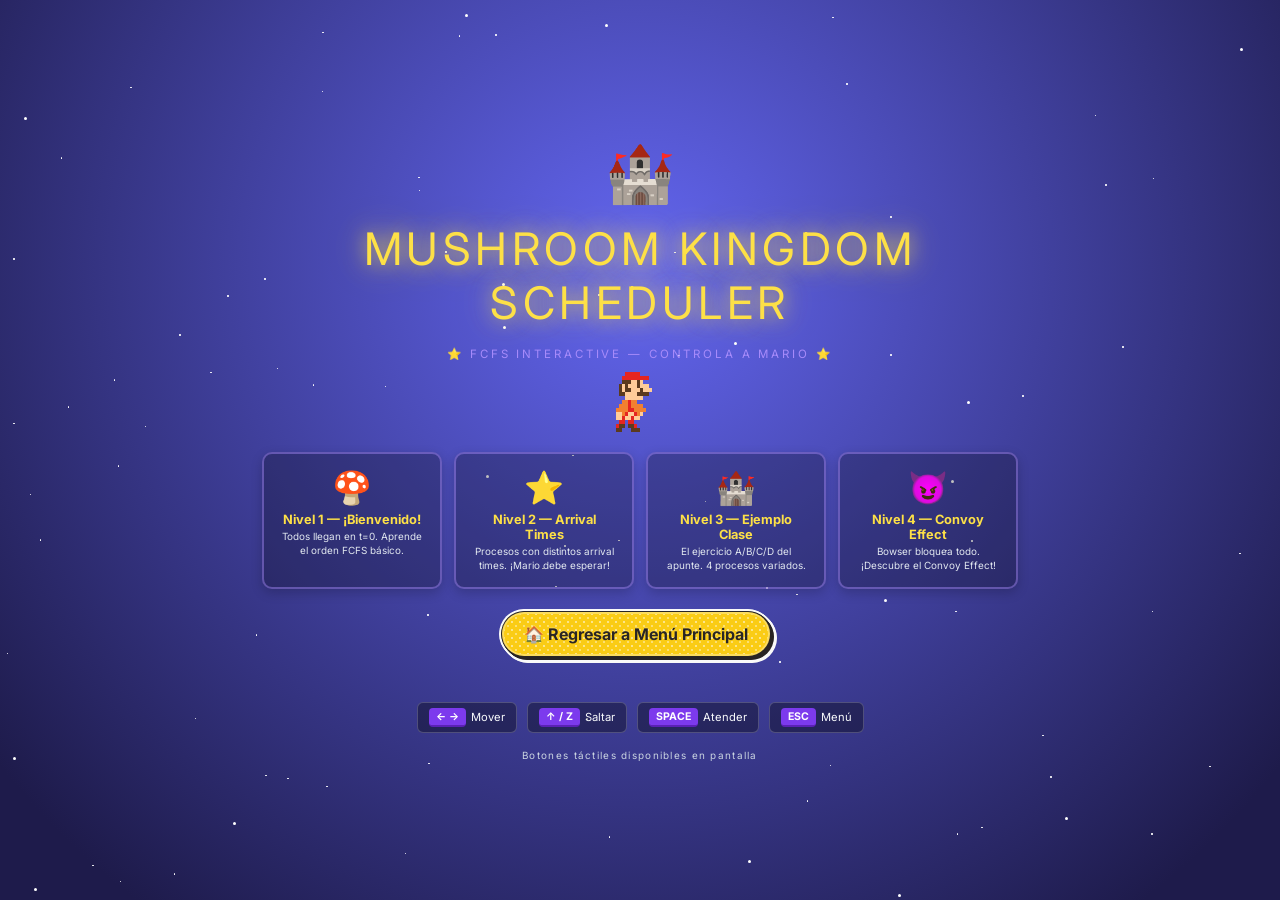
==== web/fcfs_game.html @ 1b20ff91 "feat: integrate Round Robin Mario Simulator, unified aesthetics and UI enhancements" ====
<!DOCTYPE html>
<html lang="es">
<head>
<meta charset="UTF-8"/>
<meta name="viewport" content="width=device-width, initial-scale=1.0"/>
<title>Mario FCFS — Mushroom Kingdom Scheduler</title>
<link rel="preconnect" href="https://fonts.googleapis.com" />
<link rel="preconnect" href="https://fonts.gstatic.com" crossorigin />
<link href="https://fonts.googleapis.com/css2?family=Inter:wght@400;500;600;700;800&family=JetBrains+Mono:wght@400;500;700&display=swap" rel="stylesheet" />
<style>
*,*::before,*::after{box-sizing:border-box;margin:0;padding:0}
html,body{width:100%;height:100%;overflow:hidden;background:#0a0a1a;font-family:'Inter',sans-serif;color:#f0f0f0;user-select:none}

.screen{position:fixed;inset:0;display:flex;flex-direction:column;align-items:center;justify-content:center;transition:opacity .35s}
.screen.hidden{opacity:0;pointer-events:none}

/* ── TITLE ── */
#scTitle{background:radial-gradient(ellipse at 50% 30%,#6366f1 0%,#1e1b4b 90%);gap:0;overflow-y:auto;padding:20px}
.t-stars{position:fixed;inset:0;overflow:hidden;pointer-events:none;z-index:0}
.tstar{position:absolute;border-radius:50%;background:#fff;animation:tw var(--d) var(--dl) ease-in-out infinite alternate}
@keyframes tw{from{opacity:.1}to{opacity:.9}}
.t-content{position:relative;z-index:1;display:flex;flex-direction:column;align-items:center;gap:16px;width:100%;max-width:900px}
.t-castle{font-size:3.5rem;animation:fl 3s ease-in-out infinite alternate}
@keyframes fl{from{transform:translateY(0)}to{transform:translateY(-10px)}}
.t-main{font-size:clamp(1.3rem,5vw,2.8rem);color:#fde047;text-shadow:0 0 20px rgba(253,224,71,.8),0 0 40px rgba(253,224,71,.4);letter-spacing:.1em;text-align:center;line-height:1.2;animation:tp 2s ease-in-out infinite alternate}
@keyframes tp{from{text-shadow:0 0 20px rgba(253,224,71,.8)}to{text-shadow:0 0 35px #fde047,0 0 60px rgba(253,224,71,.5)}}
.t-sub{font-size:.72rem;letter-spacing:.25em;color:#a78bfa;text-transform:uppercase}
.t-levels{display:flex;gap:12px;flex-wrap:wrap;justify-content:center}
.lv-card{background:rgba(0,0,0,.25);border:2px solid rgba(167,139,250,.45);border-radius:10px;padding:14px 16px;cursor:pointer;transition:.22s;width:180px;text-align:center;box-shadow:0 4px 12px rgba(0,0,0,.2)}
.lv-card:hover{border-color:#fde047;box-shadow:0 0 18px rgba(253,224,71,.5);background:rgba(253,224,71,.12);transform:translateY(-3px)}
.lv-emoji{font-size:2rem;display:block;margin-bottom:5px}
.lv-name{font-size:.8rem;font-weight:700;color:#fde047;margin-bottom:3px}
.lv-desc{font-size:.62rem;color:#e2e8f0;line-height:1.4}
.t-keys{display:flex;gap:10px;flex-wrap:wrap;justify-content:center}
.kh{background:rgba(0,0,0,.35);border:1px solid rgba(255,255,255,.2);border-radius:6px;padding:5px 11px;font-size:.7rem;color:#f8fafc;display:flex;align-items:center;gap:5px}
.kb{background:#7c3aed;border-radius:4px;padding:2px 7px;font-size:.66rem;color:#fff;font-weight:700;border-bottom:2px solid #5b21b6}

/* ── GAME ── */
#scGame{background:#1a0a2e;flex-direction:column;padding:0;align-items:stretch}
.hud{display:flex;align-items:center;padding:10px 18px;gap:16px;flex-shrink:0;background:rgba(0,0,0,.75);border-bottom:2px solid #7c3aed;z-index:100;min-height:52px}
.hi{display:flex;align-items:center;gap:6px;font-size:.85rem}
.hl{color:#a78bfa;letter-spacing:.08em;text-transform:uppercase;font-size:.72rem}
.hv{color:#fde047;font-weight:700;font-size:1rem;text-shadow:0 0 8px rgba(253,224,71,.5)}
.h-lvl{margin-left:auto;color:#fde047;font-size:.82rem;letter-spacing:.12em}
.h-lives{font-size:1.2rem;letter-spacing:3px}
.game-wrap{flex:1;width:100%;position:relative;overflow:hidden;display:flex}
#gc{display:block;image-rendering:pixelated}

/* SIDE PANEL */
.sp{position:absolute;right:0;top:0;bottom:0;width:300px;background:rgba(8,8,24,.94);border-left:2px solid #7c3aed;padding:12px 10px;overflow-y:auto;z-index:50;display:flex;flex-direction:column;gap:10px}
.spt{font-size:.68rem;letter-spacing:.18em;color:#a78bfa;text-transform:uppercase;border-bottom:1px solid rgba(124,58,237,.3);padding-bottom:5px;margin-bottom:1px}
.sp-ch{display:flex;align-items:center;gap:7px;padding:7px 9px;border-radius:6px;border:1px solid rgba(124,58,237,.2);background:rgba(124,58,237,.04);font-size:.8rem;transition:.25s}
.sp-ch.active{border-color:#fde047;background:rgba(253,224,71,.07);box-shadow:0 0 8px rgba(253,224,71,.2)}
.sp-ch.done{opacity:.28;filter:grayscale(.8)}
.sp-num{font-size:.65rem;background:#7c3aed;border-radius:99px;padding:2px 6px;color:#fff;font-weight:700;flex-shrink:0}
.sp-em{font-size:1.1rem;flex-shrink:0}
.sp-info{flex:1;min-width:0}
.sp-nm{font-weight:700;color:#f0f0f0;font-size:.8rem;white-space:nowrap;overflow:hidden;text-overflow:ellipsis}
.sp-bt{color:#8080a0;font-size:.72rem}
.sp-gseg{display:flex;align-items:center;padding:4px 6px;border-radius:4px;font-size:.74rem;font-weight:700;animation:sgi .3s ease both;margin-bottom:2px}
@keyframes sgi{from{transform:translateX(8px);opacity:0}to{opacity:1}}
.sp-gt{margin-left:auto;font-size:.66rem;opacity:.6;font-family:monospace}
.sp-row{display:flex;justify-content:space-between;font-size:.75rem;padding:3px 0;border-bottom:1px solid rgba(255,255,255,.04)}
.sp-row .k{color:#9090b0}.sp-row .v{color:#fde047;font-weight:700;font-family:monospace}

/* TOAST */
#toast{position:absolute;top:50%;left:50%;transform:translate(-50%,-50%);background:rgba(8,8,24,.98);border:4px solid #fde047;border-radius:16px;padding:24px 36px;text-align:center;z-index:200;pointer-events:none;opacity:0;transition:opacity .35s;max-width:550px;min-width:300px;box-shadow:0 0 50px rgba(253,224,71,.25)}
#toast.show{opacity:1}
#toast .ti{font-size:3.5rem;display:block;margin-bottom:8px}
#toast .tm{font-size:1.35rem;color:#7c3aed;font-weight:800;margin-bottom:6px}
.ts{font-size:.95rem;color:#b8b8d0;line-height:1.55}

/* MOBILE BTNs */
.mc{display:none;position:absolute;bottom:10px;left:0;right:0;justify-content:space-between;padding:0 14px;z-index:150;pointer-events:none}
.mc-g{display:flex;gap:8px;pointer-events:all}
.mb{width:52px;height:52px;border-radius:50%;background:rgba(124,58,237,.55);border:2px solid rgba(167,139,250,.65);font-size:1.2rem;display:flex;align-items:center;justify-content:center;cursor:pointer;-webkit-tap-highlight-color:transparent;touch-action:manipulation;active:opacity:.7}
@media(max-width:640px){.mc{display:flex}.sp{width:170px}}
@media(pointer:coarse){.mc{display:flex}}

/* ── RESULTS ── */
#scResults{background:radial-gradient(ellipse at 50% 0%,#1a0a3d,#0a0a1a 70%);overflow-y:auto;padding:28px 18px;gap:18px}
.rh{text-align:center}
.rtro{font-size:3.5rem;animation:rts 1s ease-out}
@keyframes rts{from{transform:rotateY(0)}to{transform:rotateY(360deg)}}
.rtitle{font-size:clamp(1.8rem,5vw,2.8rem);color:#fde047;text-shadow:0 0 20px rgba(253,224,71,.6);margin:8px 0 6px}
.rsub{font-size:1.1rem;color:#a78bfa;letter-spacing:.2em;text-transform:uppercase}
.rsb{background:rgba(124,58,237,.1);border:2px solid rgba(124,58,237,.35);border-radius:12px;padding:20px 28px;display:flex;gap:32px;justify-content:center;flex-wrap:wrap}
.rsi .rv{font-size:2.8rem;font-weight:700;color:#fde047;text-shadow:0 0 16px rgba(253,224,71,.5);font-family:monospace}
.rsi .rl{font-size:1rem;color:#a78bfa;letter-spacing:.13em;text-transform:uppercase;margin-top:4px}
.rg-wrap{width:100%;max-width:850px;overflow-x:auto}
.rg-bar{display:flex;height:65px}
.rg-seg{display:flex;align-items:center;justify-content:center;font-size:1.2rem;font-weight:700;overflow:hidden;flex-shrink:0;border-left:2px solid rgba(255,255,255,.2);animation:rs .4s ease both}
@keyframes rs{from{clip-path:inset(0 100% 0 0)}to{clip-path:inset(0 0 0 0)}}
.rg-ticks{position:relative;height:24px;margin-top:5px}
.rg-tick{position:absolute;transform:translateX(-50%);font-size:.85rem;color:#999;white-space:nowrap}
.rg-tick::before{content:'';display:block;width:2px;height:6px;background:#666;margin:0 auto 3px}
.rtbl{width:100%;max-width:850px;border-collapse:collapse;font-size:1.05rem;margin-bottom:20px}
.rtbl th{padding:12px 14px;color:#a78bfa;font-size:.85rem;letter-spacing:.13em;border-bottom:2px solid rgba(124,58,237,.3);text-align:center;text-transform:uppercase}
.rtbl td{padding:12px 14px;text-align:center;border-bottom:1px solid rgba(255,255,255,.05)}
.r-refl{width:100%;max-width:850px;background:rgba(16,185,129,.06);border:1px solid rgba(16,185,129,.28);border-radius:12px;padding:20px 24px;font-size:1rem;color:#b0b0d0;line-height:1.6}
.r-refl-t{color:#10b981;font-weight:700;font-size:1.2rem;margin-bottom:10px;display:flex;gap:7px;align-items:center}
.r-convoy{background:rgba(239,68,68,.07);border:1px solid rgba(239,68,68,.28);border-radius:7px;padding:12px 16px;margin-top:12px;font-size:.95rem;color:#fca5a5}
.r-btns{display:flex;gap:10px;flex-wrap:wrap;justify-content:center}
.rb{padding:10px 22px;border-radius:8px;font-family:inherit;font-size:.78rem;letter-spacing:.08em;cursor:pointer;border:2px solid;font-weight:700;transition:.2s;text-transform:uppercase}
.rb-p{background:#7c3aed;border-color:#7c3aed;color:#fff}
.rb-p:hover{background:#6d28d9;box-shadow:0 0 14px rgba(124,58,237,.5)}
.rb-g{background:transparent;border-color:rgba(167,139,250,.38);color:#a78bfa}
.rb-g:hover{border-color:#a78bfa;background:rgba(167,139,250,.09)}
.page-overlay-loader { position: fixed; inset: 0; background: #020210; z-index: 99999; display: flex; flex-direction: column; align-items: center; justify-content: center; transition: opacity 0.6s ease; }
.page-overlay-loader.hidden { opacity: 0; pointer-events: none; }
.loader { width: fit-content; font-size: 17px; font-family: monospace; line-height: 1.4; font-weight: bold; padding: 30px 2px 50px; background: linear-gradient(#fff 0 0) 0 0/100% 100% content-box padding-box no-repeat; position: relative; overflow: hidden; animation: l10-0 2s infinite cubic-bezier(1, 175, 0.5, 175); }
.loader::before { content: "Loading"; display: inline-block; animation: l10-2 2s infinite; color: #fff; }
.loader::after { content: ""; position: absolute; width: 34px; height: 28px; top: 110%; left: calc(50% - 16px); background: linear-gradient(90deg, #0000 12px, #f92033 0 22px, #0000 0 26px, #fdc98d 0 32px, #0000) bottom 26px left 50%, linear-gradient(90deg, #0000 10px, #f92033 0 28px, #fdc98d 0 32px, #0000 0) bottom 24px left 50%, linear-gradient(90deg, #0000 10px, #643700 0 16px, #fdc98d 0 20px, #000 0 22px, #fdc98d 0 24px, #000 0 26px, #f92033 0 32px, #0000 0) bottom 22px left 50%, linear-gradient(90deg, #0000 8px, #643700 0 10px, #fdc98d 0 12px, #643700 0 14px, #fdc98d 0 20px, #000 0 22px, #fdc98d 0 28px, #f92033 0 32px, #0000 0) bottom 20px left 50%, linear-gradient(90deg, #0000 8px, #643700 0 10px, #fdc98d 0 12px, #643700 0 16px, #fdc98d 0 22px, #000 0 24px, #fdc98d 0 30px, #f92033 0 32px, #0000 0) bottom 18px left 50%, linear-gradient(90deg, #0000 8px, #643700 0 12px, #fdc98d 0 20px, #000 0 28px, #f92033 0 30px, #0000 0) bottom 16px left 50%, linear-gradient(90deg, #0000 12px, #fdc98d 0 26px, #f92033 0 30px, #0000 0) bottom 14px left 50%, linear-gradient(90deg, #fdc98d 6px, #f92033 0 14px, #222a87 0 16px, #f92033 0 22px, #222a87 0 24px, #f92033 0 28px, #0000 0 32px, #643700 0) bottom 12px left 50%, linear-gradient(90deg, #fdc98d 6px, #f92033 0 16px, #222a87 0 18px, #f92033 0 24px, #f92033 0 26px, #0000 0 30px, #643700 0) bottom 10px left 50%, linear-gradient(90deg, #0000 10px, #f92033 0 16px, #222a87 0 24px, #feee49 0 26px, #222a87 0 30px, #643700 0) bottom 8px left 50%, linear-gradient(90deg, #0000 12px, #222a87 0 18px, #feee49 0 20px, #222a87 0 30px, #643700 0) bottom 6px left 50%, linear-gradient(90deg, #0000 8px, #643700 0 12px, #222a87 0 30px, #643700 0) bottom 4px left 50%, linear-gradient(90deg, #0000 6px, #643700 0 14px, #222a87 0 26px, #0000 0) bottom 2px left 50%, linear-gradient(90deg, #0000 6px, #643700 0 10px, #0000 0) bottom 0px left 50%; background-size: 34px 2px; background-repeat: no-repeat; animation: inherit; animation-name: l10-1; }
@keyframes l10-0 { 0%, 30% { background-position: 0 0px; } 50%, 100% { background-position: 0 -0.1px; } }
@keyframes l10-1 { 50%, 100% { top: 109.5%; } }
@keyframes l10-2 { 0%, 30% { transform: translateY(0); } 80%, 100% { transform: translateY(-260%); } }
.button {
  --stone-50: #fafaf9;
  --stone-800: #292524;
  --yellow-400: #facc15;
  font-size: 1rem;
  cursor: pointer;
  position: relative;
  font-family: inherit;
  font-weight: bold;
  line-height: 1;
  padding: 1px;
  transform: translate(-4px, -4px);
  outline: 2px solid transparent;
  outline-offset: 5px;
  border-radius: 9999px;
  background-color: var(--stone-800);
  color: var(--stone-800);
  transition: transform 150ms ease, box-shadow 150ms ease;
  text-align: center;
  box-shadow: 0.5px 0.5px 0 0 var(--stone-800), 1px 1px 0 0 var(--stone-800), 1.5px 1.5px 0 0 var(--stone-800), 2px 2px 0 0 var(--stone-800), 2.5px 2.5px 0 0 var(--stone-800), 3px 3px 0 0 var(--stone-800), 0 0 0 2px var(--stone-50), 0.5px 0.5px 0 2px var(--stone-50), 1px 1px 0 2px var(--stone-50), 1.5px 1.5px 0 2px var(--stone-50), 2px 2px 0 2px var(--stone-50), 2.5px 2.5px 0 2px var(--stone-50), 3px 3px 0 2px var(--stone-50), 3.5px 3.5px 0 2px var(--stone-50), 4px 4px 0 2px var(--stone-50);
}
.button:hover { transform: translate(0, 0); box-shadow: 0 0 0 2px var(--stone-50); }
.button:active, .button:focus-visible { outline-color: var(--yellow-400); }
.button:focus-visible { outline-style: dashed; }
.button > div {
  position: relative; pointer-events: none; background-color: var(--yellow-400); border: 2px solid rgba(255, 255, 255, 0.3); border-radius: 9999px;
}
.button > div::before {
  content: ""; position: absolute; inset: 0; border-radius: 9999px; opacity: 0.5;
  background-image: radial-gradient(rgb(255 255 255 / 80%) 20%, transparent 20%), radial-gradient(rgb(255 255 255 / 100%) 20%, transparent 20%);
  background-position: 0 0, 4px 4px; background-size: 8px 8px; mix-blend-mode: hard-light; animation: btn-dots 0.5s infinite linear;
}
.button > div > span {
  position: relative; display: flex; align-items: center; justify-content: center; padding: 0.75rem 1.25rem; gap: 0.25rem;
  filter: drop-shadow(0 -1px 0 rgba(255, 255, 255, 0.25));
}
.button > div > span:active { transform: translateY(2px); }
@keyframes btn-dots { 0% { background-position: 0 0, 4px 4px; } 100% { background-position: 8px 0, 12px 4px; } }
</style>
</head>
<body>
<!-- Page Loader -->
<div id="page-loader" class="page-overlay-loader">
  <div class="loader"></div>
</div>
<script>
  window.addEventListener('load', () => { setTimeout(() => { const l=document.getElementById('page-loader'); if(l) l.classList.add('hidden'); }, 500); });
</script>

<!-- ══ TITLE ══ -->
<div class="screen" id="scTitle">
  <div class="t-stars" id="tStars"></div>
  <div class="t-content">
    <div class="t-castle">🏰</div>
    <div class="t-main">MUSHROOM KINGDOM<br>SCHEDULER</div>
    <div class="t-sub">⭐ FCFS Interactive — Controla a Mario ⭐</div>
    <canvas id="tMarioMenu" width="48" height="64" style="margin-top:-5px"></canvas>
    <div class="t-levels" id="tLevels"></div>
    <a href="index.html" class="button" style="text-decoration: none; margin: 10px auto 25px auto; display: block; width: fit-content; max-width: 90%;">
      <div><span>🏠 Regresar a Menú Principal</span></div>
    </a>
    <div class="t-keys">
      <div class="kh"><span class="kb">← →</span> Mover</div>
      <div class="kh"><span class="kb">↑ / Z</span> Saltar</div>
      <div class="kh"><span class="kb">SPACE</span> Atender</div>
      <div class="kh"><span class="kb">ESC</span> Menú</div>
    </div>
    <div style="font-size:.62rem;color:#cbd5e1;letter-spacing:.13em">Botones táctiles disponibles en pantalla</div>
  </div>
</div>

<!-- ══ GAME ══ -->
<div class="screen hidden" id="scGame">
  <div class="hud">
    <div class="hi"><span class="h-lives" id="hLives">❤️❤️❤️</span></div>
    <div class="hi"><span class="hl">Score</span><span class="hv" id="hScore">0</span></div>
    <div class="hi"><span class="hl">CPU t</span><span class="hv" id="hClock">0</span></div>
    <div class="hi"><span class="hl">Siguiente</span><span class="hv" id="hNext">—</span></div>
    <div class="h-lvl" id="hLvl">NIVEL 1</div>
  </div>
  <div class="game-wrap" id="gWrap">
    <canvas id="gc"></canvas>
    <div class="sp" id="sp">
      <div class="spt">📋 Cola FCFS</div>
      <div id="spQ"></div>
      <div class="spt" style="margin-top:4px">📊 Gantt</div>
      <div id="spG"></div>
      <div class="spt" style="margin-top:4px">⏱ Métricas</div>
      <div id="spM"></div>
    </div>
    <div id="toast"><span class="ti" id="tIcon">⭐</span><div class="tm" id="tMsg">—</div><div class="ts" id="tSub">—</div></div>
    <div class="mc" id="mc">
      <div class="mc-g"><div class="mb" id="mcL">◀</div><div class="mb" id="mcR">▶</div></div>
      <div class="mc-g"><div class="mb" id="mcJ">↑</div><div class="mb" id="mcA">✋</div></div>
    </div>
  </div>
</div>

<!-- ══ RESULTS ══ -->
<div class="screen hidden" id="scResults">
  <div class="rh"><div class="rtro" id="rTro">🏆</div><div class="rtitle" id="rTitle">¡Completado!</div><div class="rsub" id="rSub">—</div></div>
  <div class="rsb" id="rSB"></div>
  <div class="rg-wrap">
    <div style="font-size:.58rem;letter-spacing:.18em;color:#a78bfa;margin-bottom:5px">DIAGRAMA DE GANTT</div>
    <div class="rg-bar" id="rGBar"></div>
    <div class="rg-ticks" id="rGTicks"></div>
  </div>
  <table class="rtbl"><thead><tr><th>Personaje</th><th>AT</th><th>BT</th><th>Start</th><th>CT</th><th>TAT</th><th>WT</th></tr></thead>
    <tbody id="rTB"></tbody><tfoot id="rTF"></tfoot></table>
  <div class="r-refl" id="rRefl"></div>
  <div class="r-btns">
    <button class="rb rb-p" id="bNxt">Siguiente Nivel ▶</button>
    <button class="rb rb-g" id="bRep">↺ Repetir</button>
    <button class="rb rb-g" id="bMenu">🏠 Menú</button>
  </div>
</div>

<script>
'use strict';

const _ = null;
const R = '#e52521';
const S = '#ffcc99';
const B = '#5b3a1e';
const O = '#f28030';
const WH = '#ffffff';

const MARIO_FRAMES = {
  idle:[
    [_,_,_,R,R,R,R,R,_,_,_,_,_,_,_,_],
    [_,_,R,R,R,R,R,R,R,R,R,_,_,_,_,_],
    [_,_,B,B,B,S,S,B,S,_,_,_,_,_,_,_],
    [_,B,S,B,S,S,S,B,S,S,S,_,_,_,_,_],
    [_,B,S,B,B,S,S,S,B,S,S,S,_,_,_,_],
    [_,B,B,S,S,S,S,B,B,B,B,_,_,_,_,_],
    [_,_,_,S,S,S,S,S,S,S,_,_,_,_,_,_],
    [_,_,O,O,R,O,O,O,_,_,_,_,_,_,_,_],
    [_,O,O,O,R,O,O,O,O,O,_,_,_,_,_,_],
    [O,O,O,O,R,R,O,O,O,O,O,_,_,_,_,_],
    [S,S,O,R,S,S,R,O,S,S,_,_,_,_,_,_],
    [S,S,S,R,S,S,R,S,S,S,_,_,_,_,_,_],
    [_,_,R,R,_,_,R,R,_,_,_,_,_,_,_,_],
    [_,B,B,B,_,_,B,B,B,_,_,_,_,_,_,_],
    [B,B,B,_,_,_,_,B,B,B,_,_,_,_,_,_],
    [_,_,_,_,_,_,_,_,_,_,_,_,_,_,_,_],
  ],
  run1:[
    [_,_,_,R,R,R,R,R,_,_,_,_,_,_,_,_],
    [_,_,R,R,R,R,R,R,R,R,R,_,_,_,_,_],
    [_,_,B,B,B,S,S,B,S,_,_,_,_,_,_,_],
    [_,B,S,B,S,S,S,B,S,S,S,_,_,_,_,_],
    [_,B,S,B,B,S,S,S,B,S,S,S,_,_,_,_],
    [_,B,B,S,S,S,S,B,B,B,B,_,_,_,_,_],
    [_,_,_,S,S,S,S,S,S,_,_,_,_,_,_,_],
    [_,_,O,O,R,O,O,_,_,_,_,_,_,_,_,_],
    [_,O,O,O,R,O,O,O,O,_,_,_,_,_,_,_],
    [O,O,O,O,R,R,O,O,O,O,_,_,_,_,_,_],
    [S,S,O,R,S,S,R,O,S,_,_,_,_,_,_,_],
    [S,S,R,S,S,R,S,S,_,_,_,_,_,_,_,_],
    [_,R,R,_,R,R,_,_,_,_,_,_,_,_,_,_],
    [R,B,B,_,B,B,R,_,_,_,_,_,_,_,_,_],
    [B,B,_,_,_,B,B,B,_,_,_,_,_,_,_,_],
    [_,_,_,_,_,_,_,_,_,_,_,_,_,_,_,_],
  ],
  run2:[
    [_,_,_,R,R,R,R,R,_,_,_,_,_,_,_,_],
    [_,_,R,R,R,R,R,R,R,R,R,_,_,_,_,_],
    [_,_,B,B,B,S,S,B,S,_,_,_,_,_,_,_],
    [_,B,S,B,S,S,S,B,S,S,S,_,_,_,_,_],
    [_,B,S,B,B,S,S,S,B,S,S,S,_,_,_,_],
    [_,B,B,S,S,S,S,B,B,B,B,_,_,_,_,_],
    [_,_,_,S,S,S,S,S,S,_,_,_,_,_,_,_],
    [_,_,O,O,R,O,O,O,_,_,_,_,_,_,_,_],
    [O,O,O,O,R,O,O,O,O,_,_,_,_,_,_],
    [O,O,O,R,R,O,O,O,O,O,_,_,_,_,_,_],
    [S,O,R,S,S,R,O,O,S,_,_,_,_,_,_,_],
    [S,R,S,S,R,S,S,_,_,_,_,_,_,_,_,_],
    [R,R,_,R,R,_,_,_,_,_,_,_,_,_,_,_],
    [B,B,_,B,B,R,_,_,_,_,_,_,_,_,_,_],
    [_,_,_,B,B,B,B,_,_,_,_,_,_,_,_,_],
    [_,_,_,_,_,_,_,_,_,_,_,_,_,_,_,_],
  ],
  jump:[
    [_,_,_,R,R,R,R,R,_,_,_,_,_,_,_,_],
    [_,_,R,R,R,R,R,R,R,R,R,_,_,_,_,_],
    [_,_,B,B,B,S,S,B,S,_,_,_,_,_,_,_],
    [_,B,S,B,S,S,S,B,S,S,S,_,_,_,_,_],
    [_,B,S,B,B,S,S,S,B,S,S,S,_,_,_,_],
    [_,B,B,S,S,S,S,B,B,B,B,_,_,_,_,_],
    [_,_,_,S,S,S,S,S,S,_,_,_,_,_,_,_],
    [O,O,O,R,O,O,O,O,_,_,_,_,_,_,_,_],
    [O,O,O,O,R,O,O,O,O,O,O,_,_,_,_,_],
    [O,O,O,R,R,O,O,O,O,O,_,_,_,_,_,_],
    [S,S,R,S,S,R,O,S,S,_,_,_,_,_,_,_],
    [_,R,S,S,R,_,S,S,_,_,_,_,_,_,_,_],
    [_,R,R,R,R,_,_,_,_,_,_,_,_,_,_,_],
    [B,B,B,B,_,_,_,_,_,_,_,_,_,_,_,_],
    [_,_,_,_,_,_,_,_,_,_,_,_,_,_,_,_],
    [_,_,_,_,_,_,_,_,_,_,_,_,_,_,_,_],
  ]
};

const MARIO_CACHE=new Map();
function getMarioSpr(f){
  if(MARIO_CACHE.has(f))return MARIO_CACHE.get(f);
  const c=document.createElement('canvas');c.width=16;c.height=16;
  const cx=c.getContext('2d');
  const o=MARIO_FRAMES[f]||MARIO_FRAMES.idle;
  for(let y=0;y<16;y++)for(let x=0;x<16;x++)if(o[y][x]!==null){cx.fillStyle=o[y][x];cx.fillRect(x,y,1,1);}
  MARIO_CACHE.set(f,c);return c;
}

/* ═══ LEVELS ═══════════════════════════════════════════════ */
const LEVELS=[
  {id:0,name:'Nivel 1 — ¡Bienvenido!',emoji:'🍄',desc:'Todos llegan en t=0. Aprende el orden FCFS básico.',
   chars:[{name:'Toad',emoji:'🍄',color:'#10b981',at:0,bt:3},{name:'Yoshi',emoji:'🦎',color:'#3b82f6',at:0,bt:2},{name:'Koopa',emoji:'🐢',color:'#f59e0b',at:0,bt:4}]},
  {id:1,name:'Nivel 2 — Arrival Times',emoji:'⭐',desc:'Procesos con distintos arrival times. ¡Mario debe esperar!',
   chars:[{name:'P1',emoji:'🌸',color:'#a78bfa',at:0,bt:5},{name:'P2',emoji:'🐾',color:'#10b981',at:2,bt:4},{name:'P3',emoji:'⭐',color:'#fde047',at:4,bt:2}]},
  {id:2,name:'Nivel 3 — Ejemplo Clase',emoji:'🏰',desc:'El ejercicio A/B/C/D del apunte. 4 procesos variados.',
   chars:[{name:'A',emoji:'🌺',color:'#f43f5e',at:0,bt:3},{name:'B',emoji:'🦊',color:'#f59e0b',at:0,bt:2},{name:'C',emoji:'🦔',color:'#3b82f6',at:1,bt:4},{name:'D',emoji:'🌻',color:'#10b981',at:3,bt:2}]},
  {id:3,name:'Nivel 4 — Convoy Effect',emoji:'😈',desc:'Bowser bloquea todo. ¡Descubre el Convoy Effect!',
   chars:[{name:'Bowser',emoji:'🐊',color:'#ef4444',at:0,bt:7},{name:'Koopa',emoji:'🐢',color:'#f59e0b',at:1,bt:1},{name:'Goomba',emoji:'🍄',color:'#10b981',at:2,bt:1},{name:'Star',emoji:'⭐',color:'#fde047',at:3,bt:1}]}
];

const TILE=52, GU=42;

/* ═══ TITLE ════════════════════════════════════════════════ */
(function(){
  const s=document.getElementById('tStars');
  for(let i=0;i<90;i++){
    const d=document.createElement('div');d.className='tstar';
    const sz=Math.random()<.15?3:1.5;
    d.style.cssText=`left:${Math.random()*100}%;top:${Math.random()*100}%;width:${sz}px;height:${sz}px;--d:${(2+Math.random()*4).toFixed(1)}s;--dl:${(Math.random()*5).toFixed(1)}s`;
    s.appendChild(d);
  }
  const w=document.getElementById('tLevels');
  LEVELS.forEach((lv,i)=>{
    const c=document.createElement('div');c.className='lv-card';
    c.innerHTML=`<span class="lv-emoji">${lv.emoji}</span><div class="lv-name">${lv.name}</div><div class="lv-desc">${lv.desc}</div>`;
    c.addEventListener('click',()=>startLevel(i));w.appendChild(c);
  });
  const tm=document.getElementById('tMarioMenu');
  if(tm){
    const cx=tm.getContext('2d');
    cx.imageSmoothingEnabled=false;
    let tk=0;
    setInterval(()=>{
      tk++;
      cx.clearRect(0,0,48,64);
      cx.save();
      if(Math.floor(tk/4)%2!==0){cx.translate(48,0);cx.scale(-1,1);}
      const spr=getMarioSpr(tk%2===0?'run1':'run2');
      cx.drawImage(spr,0,0,48,64);
      cx.restore();
    },140);
  }
})();

/* ═══ ENGINE ════════════════════════════════════════════════ */
const canvas=document.getElementById('gc'),ctx=canvas.getContext('2d');
const gWrap=document.getElementById('gWrap');
let W,H,SP_W=300;

function resize(){
  SP_W=window.innerWidth<=640?170:300;
  W=gWrap.clientWidth-SP_W;H=gWrap.clientHeight;
  canvas.width=W;canvas.height=H;
}

/* STATE */
let G={running:false};
const keys={};

/* INPUT */
document.addEventListener('keydown',e=>{
  keys[e.code]=true;
  if(e.code==='Space'){e.preventDefault();doAction();}
  if(e.code==='KeyZ')  keys['ArrowUp']=true;
  if(e.code==='Escape')goMenu();
});
document.addEventListener('keyup',e=>{
  keys[e.code]=false;
  if(e.code==='KeyZ')keys['ArrowUp']=false;
});
['mcL','mcR','mcJ','mcA'].forEach(id=>{
  const el=document.getElementById(id);
  const cm={mcL:'ArrowLeft',mcR:'ArrowRight',mcJ:'ArrowUp',mcA:'Space'};
  el.addEventListener('pointerdown',e=>{e.preventDefault();if(id==='mcA')doAction();else keys[cm[id]]=true;});
  el.addEventListener('pointerup', ()=>keys[cm[id]]=false);
  el.addEventListener('pointerleave',()=>keys[cm[id]]=false);
});

/* FCFS */
function fcfs(chars){
  const s=[...chars].sort((a,b)=>a.at-b.at);
  let t=0,r=[];
  s.forEach((c,i)=>{const st=Math.max(t,c.at),e=st+c.bt;r.push({...c,order:i,s:st,e,tat:e-c.at,wt:e-c.at-c.bt});t=e;});
  return r;
}

/* BUILD WORLD */
function buildWorld(li){
  const lv=LEVELS[li];
  const sched=fcfs(lv.chars);
  const n=sched.length;
  const worldW=Math.max(W*2.2, n*TILE*6+250);
  const gy=Math.round(H*0.7);

  const chars=sched.map((p,i)=>{
    const x=180+i*(worldW-260)/Math.max(n-1,1);
    return{...p,x,y:gy-TILE,w:TILE,h:TILE,served:false,serving:false,bob:Math.random()*Math.PI*2,idx:i};
  });

  const mario={x:60,y:gy-TILE,w:TILE*.85,h:TILE,vx:0,vy:0,onGround:true,facing:1,frame:0,ft:0,st:'idle',it:0,wt2:0};
  return{sched,chars,mario,worldW,gy};
}

/* START LEVEL */
function startLevel(li){
  resize();
  const{sched,chars,mario,worldW,gy}=buildWorld(li);
  G={
    li,score:0,lives:3,clock:0,sched,doneIdx:-1,
    chars,mario,worldW,gy,camX:0,
    particles:[],shake:0,toastT:0,wrongF:0,
    idleT:0,running:true
  };
  showSc('scGame');
  hideTst();
  document.getElementById('hLvl').textContent=LEVELS[li].name;
  updateHUD();updateSP();
  lastT=0;requestAnimationFrame(loop);
}

/* LOOP */
let lastT=0;
function loop(ts){
  if(!G.running)return;
  const dt=Math.min((ts-lastT)/1000,.05);lastT=ts;
  update(dt);draw();
  requestAnimationFrame(loop);
}

/* UPDATE */
function update(dt){
  const{mario,chars,gy,worldW}=G;
  if(G.shake>0)G.shake-=dt;
  if(G.toastT>0){G.toastT-=dt;if(G.toastT<=0)hideTst();}
  if(G.wrongF>0)G.wrongF-=dt;
  G.idleT+=dt;

  if(mario.st==='interact'){
    mario.it-=dt;
    if(mario.it<=0){
      mario.st='idle';
      const c = G.chars[G.doneIdx+1];
      spawn(c.x+c.w/2,c.y,'#fde047',14);
      showTst('✅',`${c.emoji} ${c.name} atendido!`,`Fin: ${c.e} | Tiempo en Sistema: ${c.tat} | Tiempo de Espera: ${c.wt}`, 4.5);
      finishServing();
    }
    return;
  }
  if(mario.st==='wait'){mario.wt2-=dt;if(mario.wt2<=0)mario.st='idle';}

  const spd=210,jmp=-540;
  mario.vx=0;
  if(keys['ArrowLeft']){mario.vx=-spd;mario.facing=-1;}
  if(keys['ArrowRight']){mario.vx=spd;mario.facing=1;}
  if(keys['ArrowUp']&&mario.onGround){mario.vy=jmp;mario.onGround=false;mario.st='jump';}

  mario.vy+=1450*dt;
  mario.x+=mario.vx*dt;
  mario.y+=mario.vy*dt;

  if(mario.y>=gy-mario.h){mario.y=gy-mario.h;mario.vy=0;mario.onGround=true;if(mario.st==='jump')mario.st='idle';}
  mario.x=Math.max(0,Math.min(mario.x,worldW-mario.w));

  mario.ft+=dt;
  if(mario.ft>0.13){mario.ft=0;mario.frame=(mario.frame+1)%4;}
  if(mario.vx!==0&&mario.onGround)mario.st='run';
  else if(mario.onGround&&mario.st!=='wait')mario.st='idle';

  G.camX=Math.max(0,Math.min(mario.x-W*.35,worldW-W));

  chars.forEach(c=>c.bob+=dt*2);
  G.particles.forEach(p=>{p.x+=p.vx*dt;p.y+=p.vy*dt;p.vy+=420*dt;p.life-=dt;});
  G.particles=G.particles.filter(p=>p.life>0);
}

/* ACTION */
function doAction(){
  if(!G.running||G.mario.st==='interact')return;
  const mario=G.mario,ni=G.doneIdx+1;
  if(ni>=G.chars.length)return;
  const REACH=TILE*2.8;
  let closest=null,cd=Infinity;
  G.chars.forEach(c=>{
    if(c.served)return;
    const d=Math.abs((mario.x+mario.w/2)-(c.x+c.w/2));
    if(d<cd){cd=d;closest=c;}
  });
  if(!closest||cd>REACH){showTst('💨','¡Acércate más!','Camina hasta el personaje y presiona SPACE.');return;}
  if(closest.idx!==ni){
    G.wrongF=.55;G.shake=.4;G.lives=Math.max(0,G.lives-1);updateHUD();
    const right=G.chars[ni];
    showTst('❌','¡Orden incorrecto!',`FCFS: atiende primero a ${right.emoji} ${right.name} (llegó antes).`);
    spawn(mario.x+mario.w/2,mario.y+mario.h/2,'#ef4444',9);
    if(G.lives<=0)setTimeout(gameOver,1100);
    return;
  }
  closest.serving=true;mario.st='interact';mario.it=closest.bt;
  G.execBT=closest.bt; // store for countdown display
  mario.facing=closest.x>mario.x?1:-1;
  const st=Math.max(G.clock,closest.at);
  closest.s=st;closest.e=st+closest.bt;closest.tat=closest.e-closest.at;closest.wt=closest.e-closest.at-closest.bt;
  G.clock=closest.e;
  G.score+=100+(closest.wt===0?50:0);updateHUD();
  showTst('⚙️',`Ejecutando a ${closest.name}...`,`Tiempo real de CPU: ${closest.bt}s`, closest.bt);
}

function finishServing(){
  const ni=G.doneIdx+1;
  const c=G.chars[ni];c.serving=false;c.served=true;G.doneIdx++;
  updateSP();updateHUD();
  if(G.doneIdx>=G.sched.length-1)setTimeout(showResults,1100);
}

function spawn(x,y,color,n){
  for(let i=0;i<n;i++){
    const a=Math.random()*Math.PI*2,s=90+Math.random()*190;
    G.particles.push({x,y,vx:Math.cos(a)*s,vy:Math.sin(a)*s-110,r:2.5+Math.random()*4,color,life:.7+Math.random()*.5,maxLife:1.2});
  }
}

/* DRAW */
// static caches
let starC=null,cloudC=null;

function draw(){
  const{mario,chars,gy,worldW,camX,particles,shake}=G;
  let sx=0,sy=0;
  if(shake>0){sx=(Math.random()-.5)*7;sy=(Math.random()-.5)*4;}
  ctx.save();ctx.translate(sx,sy);

  // sky
  const sky=ctx.createLinearGradient(0,0,0,H);
  sky.addColorStop(0,'#050518');sky.addColorStop(.65,'#160830');sky.addColorStop(1,'#2a0d5a');
  ctx.fillStyle=sky;ctx.fillRect(0,0,W,H);

  // stars
  if(!starC){starC=[];for(let i=0;i<140;i++)starC.push({x:Math.random()*5000,y:Math.random()*H*.65,r:.5+Math.random()*1.8,a:.15+Math.random()*.85,p:.04+Math.random()*.22});}
  starC.forEach(s=>{let sx2=(s.x-camX*s.p)%W;if(sx2<0)sx2+=W;ctx.fillStyle=`rgba(255,255,255,${s.a})`;ctx.beginPath();ctx.arc(sx2,s.y,s.r,0,Math.PI*2);ctx.fill();});

  // clouds
  if(!cloudC){cloudC=[];for(let i=0;i<10;i++)cloudC.push({x:Math.random()*7000,y:25+Math.random()*H*.28,rw:55+Math.random()*90,p:.12+Math.random()*.12});}
  cloudC.forEach(c=>{let cx=(c.x-camX*c.p)%7000;ctx.fillStyle='rgba(255,255,255,0.05)';ctx.beginPath();ctx.ellipse(cx,c.y,c.rw,c.rw*.38,0,0,Math.PI*2);ctx.fill();});

  ctx.save();ctx.translate(-camX,0);

  // ground
  const gg=ctx.createLinearGradient(0,gy,0,H);
  gg.addColorStop(0,'#3d1a78');gg.addColorStop(1,'#180838');
  ctx.fillStyle=gg;ctx.fillRect(0,gy,worldW,H-gy);
  ctx.strokeStyle='#7c3aed';ctx.lineWidth=3;
  ctx.shadowBlur=12;ctx.shadowColor='#7c3aed';
  ctx.beginPath();ctx.moveTo(0,gy);ctx.lineTo(worldW,gy);ctx.stroke();
  ctx.shadowBlur=0;
  // bricks
  ctx.strokeStyle='rgba(124,58,237,.18)';ctx.lineWidth=1;
  const bw=TILE,bh=TILE*.38;
  for(let row=0;row*bh<H-gy+8;row++){const off=row%2===0?0:bw/2;for(let col=-1;col*bw<worldW+bw;col++)ctx.strokeRect(col*bw+off,gy+row*bh,bw,bh);}

  // arrival columns
  chars.forEach(c=>{
    if(c.served)return;
    const ready=c.at<=G.clock;
    ctx.fillStyle=ready?'rgba(16,185,129,.07)':'rgba(58,130,246,.06)';
    ctx.fillRect(c.x-5,0,c.w+10,gy);
    ctx.fillStyle='rgba(167,139,250,.55)';ctx.font=`10px 'JetBrains Mono', monospace`;ctx.textAlign='center';
    ctx.fillText(`AT:${c.at}`,c.x+c.w/2,16);
  });



  // chars
  chars.forEach(c=>{
    const bob=Math.sin(c.bob)*4,cy=c.y+bob,cx2=c.x+c.w/2;
    if(c.served)ctx.globalAlpha=.22;
    else if(c.serving){ctx.shadowBlur=22;ctx.shadowColor=c.color;}
    ctx.fillStyle=c.served?'#333':c.color;
    ctx.beginPath();ctx.arc(cx2,cy+c.h*.42,c.w*.44,0,Math.PI*2);ctx.fill();
    ctx.shadowBlur=0;
    ctx.font=`${Math.round(c.w*.56)}px serif`;ctx.textAlign='center';ctx.textBaseline='middle';
    ctx.fillText(c.emoji,cx2,cy+c.h*.4);
    if(!c.served){
      ctx.fillStyle='rgba(0,0,0,.75)';ctx.fillRect(cx2-23,cy+c.h*.77,46,15);
      ctx.fillStyle=c.color;ctx.font=`bold 10px 'JetBrains Mono', monospace`;ctx.textAlign='center';ctx.textBaseline='top';
      ctx.fillText(c.name,cx2,cy+c.h*.79);
      ctx.fillStyle='rgba(0,0,0,.82)';ctx.fillRect(cx2-14,cy-20,28,13);
      ctx.fillStyle='#fde047';ctx.font=`bold 9px 'JetBrains Mono', monospace`;
      ctx.fillText(`BT:${c.bt}`,cx2,cy-18);
      // order circle
      ctx.fillStyle='#7c3aed';ctx.beginPath();ctx.arc(cx2+c.w*.37,cy,9,0,Math.PI*2);ctx.fill();
      ctx.fillStyle='#fff';ctx.font=`bold 9px 'JetBrains Mono', monospace`;ctx.textBaseline='middle';
      ctx.fillText(c.idx+1,cx2+c.w*.37,cy);
    }
    ctx.globalAlpha=1;ctx.textBaseline='alphabetic';
  });

  // mario
  const m=mario;
  ctx.save();ctx.translate(m.x+m.w/2,m.y+m.h/2);ctx.scale(m.facing,1);
  let mf = m.st==='idle'||m.st==='wait'||m.st==='interact'?'idle': m.st==='jump'?'jump':(m.frame%2===0?'run1':'run2');
  const spr=getMarioSpr(mf);
  ctx.imageSmoothingEnabled=false;
  ctx.shadowBlur=18;ctx.shadowColor='rgba(253,224,71,.65)';
  const pw=m.w*1.15,ph=m.h*1.15;
  ctx.drawImage(spr,-pw/2,-ph/2-6,pw,ph);
  ctx.shadowBlur=0;
  ctx.scale(m.facing,1);
  ctx.restore();

  // particles
  particles.forEach(p=>{
    ctx.globalAlpha=Math.max(0,p.life/p.maxLife);ctx.fillStyle=p.color;
    ctx.beginPath();ctx.arc(p.x,p.y,p.r,0,Math.PI*2);ctx.fill();
  });
  ctx.globalAlpha=1;

  ctx.restore(); // camX

  // wrong overlay
  if(G.wrongF>0){ctx.fillStyle=`rgba(239,68,68,${G.wrongF*.28})`;ctx.fillRect(0,0,W,H);}

  // idle prompt
  const nci=G.doneIdx+1;
  if(nci<chars.length){
    const nc=chars[nci];
    const scx=nc.x-camX+nc.w/2;
    if(scx>0&&scx<W){
      ctx.globalAlpha=.55+.45*Math.sin(G.idleT*4);
      ctx.fillStyle='#fde047';ctx.font=`bold 12px 'JetBrains Mono', monospace`;ctx.textAlign='center';
      ctx.fillText('SPACE ▼',scx,nc.y-camX*0-26);ctx.globalAlpha=1;
    }
  }

  // CPU execution countdown overlay
  if(G.mario.st==='interact' && G.execBT>0){
    const remaining=Math.max(0,G.mario.it);
    const total=G.execBT;
    const progress=1-(remaining/total); // 0→1 as time elapses
    const baseCx = mario.x - camX + mario.w/2;
    const cx2=Math.max(120, Math.min(W-120, baseCx)), cy2 = mario.y - 90;

    // dark semi-transparent panel
    ctx.fillStyle='rgba(0,0,0,0.62)';
    ctx.beginPath();
    ctx.roundRect(cx2-110,cy2-70,220,140,16);
    ctx.fill();

    // ⚙️  spinning gear indicator (simple rotating arc)
    const ang=progress*Math.PI*2;
    const pulse=0.85+0.15*Math.sin(G.idleT*8);
    ctx.strokeStyle='rgba(253,224,71,0.25)';
    ctx.lineWidth=8;
    ctx.beginPath();
    ctx.arc(cx2,cy2-10,36*pulse,0,Math.PI*2);
    ctx.stroke();
    ctx.strokeStyle='#fde047';
    ctx.lineWidth=8;
    ctx.lineCap='round';
    ctx.beginPath();
    ctx.arc(cx2,cy2-10,36*pulse,-Math.PI/2,-Math.PI/2+ang);
    ctx.stroke();
    ctx.lineCap='butt';

    // seconds remaining (big number)
    ctx.fillStyle='#fde047';
    ctx.font=`bold 28px 'JetBrains Mono',monospace`;
    ctx.textAlign='center';
    ctx.textBaseline='middle';
    ctx.fillText(`${Math.ceil(remaining)}s`, cx2, cy2-10);

    // label
    ctx.font=`11px 'JetBrains Mono',monospace`;
    ctx.fillStyle='#a5f3fc';
    ctx.fillText('CPU ejecutando...', cx2, cy2+34);
    ctx.fillStyle='rgba(165,243,252,0.55)';
    ctx.fillText(`Burst Time: ${total}s`, cx2, cy2+50);
    ctx.textBaseline='alphabetic';
  }

  ctx.restore(); // shake
}

/* HUD */
function updateHUD(){
  document.getElementById('hLives').textContent='❤️'.repeat(G.lives)||'💀';
  document.getElementById('hScore').textContent=G.score;
  document.getElementById('hClock').textContent=G.clock;
  const ni=G.doneIdx+1;
  if(ni<G.chars.length){const n=G.chars[ni];document.getElementById('hNext').textContent=`${n.emoji} ${n.name}`;}
  else document.getElementById('hNext').textContent='🏁';
}

/* SIDE PANEL */
function updateSP(){
  const qEl=document.getElementById('spQ');qEl.innerHTML='';
  G.chars.forEach((c,i)=>{
    const d=document.createElement('div');
    d.className='sp-ch'+(c.served?' done':'')+(c.serving?' active':'');
    d.innerHTML=`<span class="sp-num">${i+1}</span><span class="sp-em">${c.emoji}</span><div class="sp-info"><div class="sp-nm">${c.name}</div><div class="sp-bt">AT:${c.at} BT:${c.bt}</div></div>`;
    qEl.appendChild(d);
  });
  const gEl=document.getElementById('spG');gEl.innerHTML='';
  G.chars.filter(c=>c.served).forEach(c=>{
    const d=document.createElement('div');d.className='sp-gseg';
    d.style.cssText=`background:${c.color}22;border-left:3px solid ${c.color}`;
    d.innerHTML=`<span style="color:${c.color}">${c.emoji} ${c.name}</span><span class="sp-gt">${c.s}→${c.e}</span>`;
    gEl.appendChild(d);
  });
  const mEl=document.getElementById('spM');mEl.innerHTML='';
  const sv=G.chars.filter(c=>c.served);
  if(sv.length){
    const aT=(sv.reduce((a,c)=>a+c.tat,0)/sv.length).toFixed(1);
    const aW=(sv.reduce((a,c)=>a+c.wt,0)/sv.length).toFixed(1);
    [['Hechos',`${sv.length}/${G.chars.length}`],['Avg TAT',aT],['Avg WT',aW],['Clock',G.clock]].forEach(([k,v])=>{
      const r=document.createElement('div');r.className='sp-row';
      r.innerHTML=`<span class="k">${k}</span><span class="v">${v}</span>`;
      mEl.appendChild(r);
    });
  }
}

/* TOAST */
function showTst(icon,msg,sub,dur=5.0){
  document.getElementById('tIcon').textContent=icon;
  document.getElementById('tMsg').textContent=msg;
  document.getElementById('tSub').textContent=sub;
  document.getElementById('toast').classList.add('show');
  G.toastT=dur;
}
function hideTst(){document.getElementById('toast').classList.remove('show');}

/* GAME OVER */
function gameOver(){G.running=false;showTst('💀','¡Game Over!','FCFS siempre atiende en el estricto orden de llegada. ¡Inténtalo de nuevo!',8.0);setTimeout(()=>startLevel(G.li),3500);}

/* RESULTS */
function showResults(){
  G.running=false;
  const cs=G.chars;
  const aT=(cs.reduce((a,c)=>a+c.tat,0)/cs.length).toFixed(2);
  const aW=(cs.reduce((a,c)=>a+c.wt,0)/cs.length).toFixed(2);
  const convoy=cs[0].bt>=4&&cs.slice(1).some(c=>c.wt>0);
  document.getElementById('rSB').innerHTML=`
    <div class="rsi"><div class="rv">${G.score}</div><div class="rl">Score</div></div>
    <div class="rsi"><div class="rv">${aT}</div><div class="rl">Avg TAT</div></div>
    <div class="rsi"><div class="rv">${aW}</div><div class="rl">Avg WT</div></div>
    <div class="rsi"><div class="rv">${G.lives}</div><div class="rl">Vidas</div></div>`;
  // gantt
  const gb=document.getElementById('rGBar'),gt=document.getElementById('rGTicks');
  gb.innerHTML='';gt.innerHTML='';gt.style.cssText='position:relative;height:18px';
  cs.forEach((c,i)=>{
    const seg=document.createElement('div');seg.className='rg-seg';
    seg.style.cssText=`width:${c.bt*GU}px;background:${c.color}88;animation-delay:${i*.14}s`;
    seg.innerHTML=`<span style="padding:0 4px">${c.emoji} ${c.name}</span>`;gb.appendChild(seg);
    [c.s,c.e].forEach(t=>{
      if(!document.getElementById(`rgt${t}`)){
        const tk=document.createElement('div');tk.className='rg-tick';tk.id=`rgt${t}`;
        tk.textContent=t;tk.style.left=`${t*GU}px`;gt.appendChild(tk);
      }
    });
  });
  // table
  const tb=document.getElementById('rTB');tb.innerHTML='';
  cs.forEach((c,i)=>{
    const tr=document.createElement('tr');
    tr.innerHTML=`<td style="color:${c.color};font-weight:700">${c.emoji} ${c.name}</td><td>${c.at}</td><td>${c.bt}</td><td style="color:#3b82f6">${c.s}</td><td style="color:#10b981">${c.e}</td><td style="color:#a78bfa">${c.tat}</td><td style="color:#fde047">${c.wt}</td>`;
    tb.appendChild(tr);
  });
  document.getElementById('rTF').innerHTML=`<tr style="color:#f43f5e;font-weight:700"><td colspan="5" style="text-align:right;padding:7px 10px;font-size:.68rem">PROMEDIO →</td><td>${aT}</td><td>${aW}</td></tr>`;
  // reflection
  let refl=`<div class="r-refl-t">🤔 ¿Qué aprendiste?</div>
    <p>FCFS atendió ${cs.length} personajes en orden estricto de llegada. Avg WT = <strong>${aW}</strong> unidades.</p>`;
  if(convoy){refl+=`<div class="r-convoy">🚛 <strong>Convoy Effect:</strong> ${cs[0].emoji} ${cs[0].name} (BT=${cs[0].bt}) llegó primero y bloqueó a los demás. Algoritmos como <strong>SJF</strong> evitarían este problema.</div>`;}
  else{refl+=`<p style="margin-top:8px">En este caso el Convoy Effect no fue severo. Prueba el Nivel 4 para verlo en acción.</p>`;}
  document.getElementById('rRefl').innerHTML=refl;
  const perf=G.lives===3;
  document.getElementById('rTro').textContent=perf?'🏆':'⭐';
  document.getElementById('rTitle').textContent=perf?'¡Sin errores!':'¡Nivel Completado!';
  document.getElementById('rSub').textContent=LEVELS[G.li].name;
  const hasN=G.li<LEVELS.length-1;
  const bn=document.getElementById('bNxt');bn.style.display=hasN?'':'none';
  bn.onclick=()=>startLevel(G.li+1);
  document.getElementById('bRep').onclick=()=>startLevel(G.li);
  document.getElementById('bMenu').onclick=goMenu;
  showSc('scResults');
}

function showSc(id){document.querySelectorAll('.screen').forEach(s=>s.classList.toggle('hidden',s.id!==id));}
function goMenu(){G.running=false;starC=null;cloudC=null;showSc('scTitle');}
window.addEventListener('resize',()=>{if(G.running)resize();});
</script>
</body>
</html>
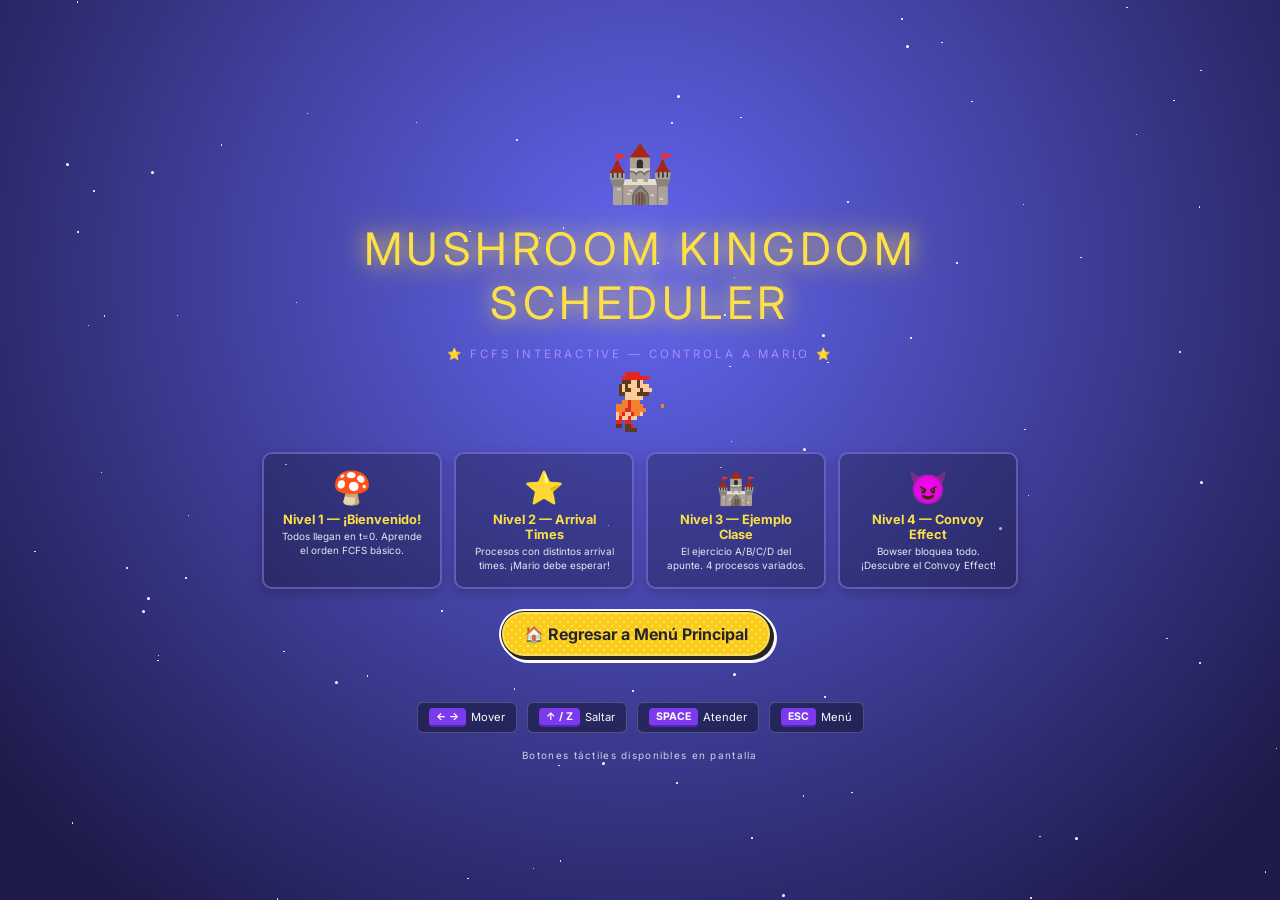
==== commit 027922e3: "Fix CSS syntax for pseudo-class in mobile buttons" ====
--- a/web/fcfs_game.html
+++ b/web/fcfs_game.html
@@ -73,7 +73,8 @@
 /* MOBILE BTNs */
 .mc{display:none;position:absolute;bottom:10px;left:0;right:0;justify-content:space-between;padding:0 14px;z-index:150;pointer-events:none}
 .mc-g{display:flex;gap:8px;pointer-events:all}
-.mb{width:52px;height:52px;border-radius:50%;background:rgba(124,58,237,.55);border:2px solid rgba(167,139,250,.65);font-size:1.2rem;display:flex;align-items:center;justify-content:center;cursor:pointer;-webkit-tap-highlight-color:transparent;touch-action:manipulation;active:opacity:.7}
+.mb{width:52px;height:52px;border-radius:50%;background:rgba(124,58,237,.55);border:2px solid rgba(167,139,250,.65);font-size:1.2rem;display:flex;align-items:center;justify-content:center;cursor:pointer;-webkit-tap-highlight-color:transparent;touch-action:manipulation}
+.mb:active{opacity:0.7}
 @media(max-width:640px){.mc{display:flex}.sp{width:170px}}
 @media(pointer:coarse){.mc{display:flex}}
 
